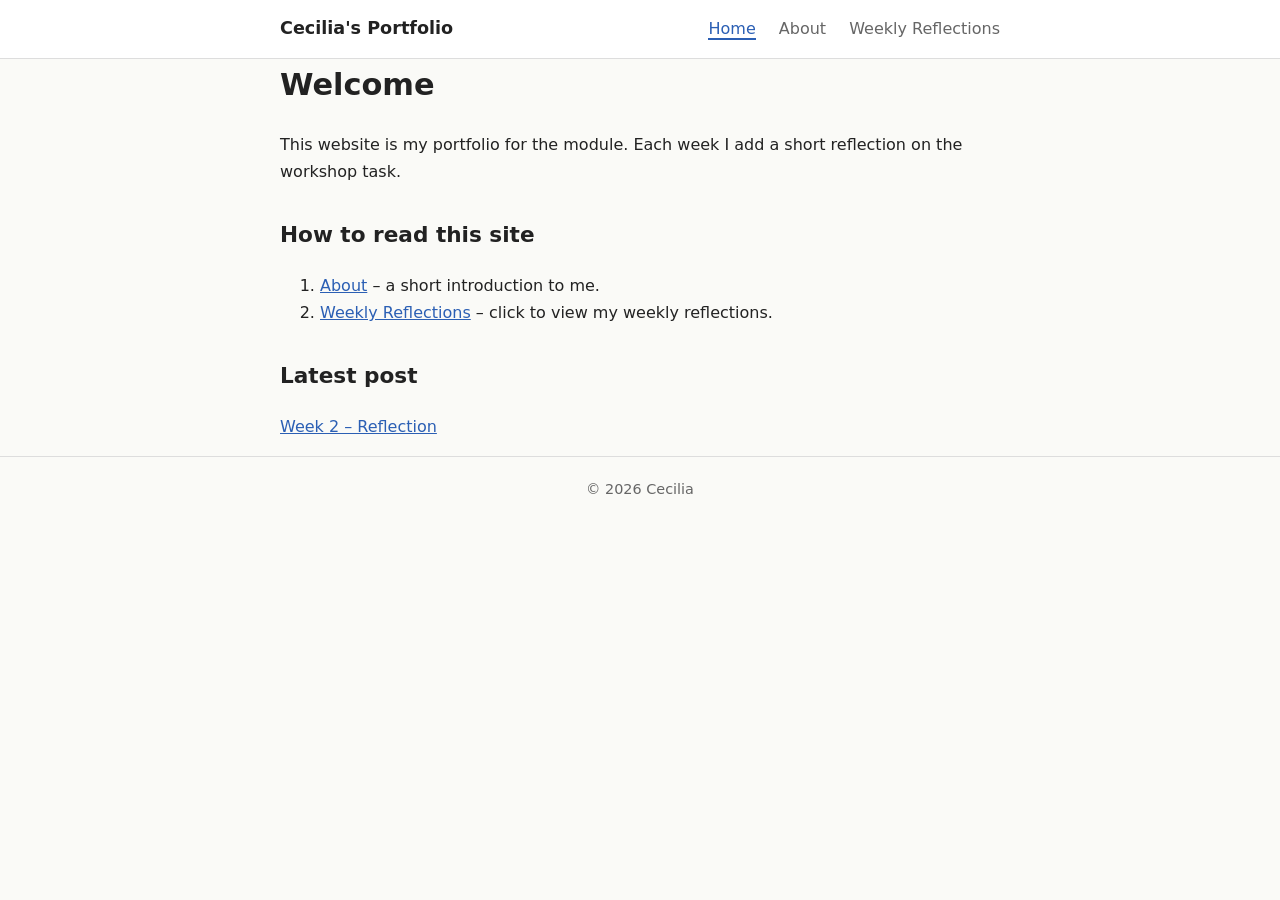
==== index.html @ ec1d2904 "Add files via upload" ====
<!DOCTYPE html>
<html lang="en">
<head>
  <meta charset="UTF-8">
  <meta name="viewport" content="width=device-width, initial-scale=1">
  <title>Cecilia's Portfolio</title>
  <link rel="stylesheet" href="style.css">
</head>
<body>
  <header>
    <div class="wrap">
      <a class="site-title" href="index.html">Cecilia's Portfolio</a>
      <nav>
        <a class="active" href="index.html">Home</a>
        <a href="about.html">About</a>
        <a href="reflections.html">Weekly Reflections</a>
      </nav>
    </div>
  </header>

  <main class="wrap">
    <h1>Welcome</h1>
    <p>
      This website is my portfolio for the module. Each week I add a short
      reflection on the workshop task.
    </p>

    <h2>How to read this site</h2>
    <ol>
      <li><a href="about.html">About</a> &ndash; a short introduction to me.</li>
      <li><a href="reflections.html">Weekly Reflections</a> &ndash; click to view my weekly reflections.</li>
    </ol>

    <h2>Latest post</h2>
    <p><a href="week-02.html">Week 2 &ndash; Reflection</a></p>
  </main>

  <footer>
    <div class="wrap">&copy; 2026 Cecilia</div>
  </footer>
</body>
</html>
---- style.css ----
/* Simple portfolio stylesheet */
:root {
  --bg: #fafaf7;
  --text: #222;
  --muted: #666;
  --accent: #2b5fb4;
  --border: #ddd;
}

* { box-sizing: border-box; }

body {
  margin: 0;
  font-family: system-ui, -apple-system, "Segoe UI", Roboto, sans-serif;
  line-height: 1.7;
  color: var(--text);
  background: var(--bg);
}

header {
  border-bottom: 1px solid var(--border);
  background: #fff;
}

.wrap {
  max-width: 760px;
  margin: 0 auto;
  padding: 0 20px;
}

header .wrap {
  display: flex;
  flex-wrap: wrap;
  align-items: center;
  justify-content: space-between;
  padding-top: 14px;
  padding-bottom: 14px;
}

.site-title {
  font-weight: 700;
  font-size: 1.1rem;
  color: var(--text);
  text-decoration: none;
}

nav a {
  margin-left: 18px;
  color: var(--muted);
  text-decoration: none;
}

nav a:hover,
nav a.active {
  color: var(--accent);
  border-bottom: 2px solid var(--accent);
}

main { padding: 30px 0 60px; }

h1 { font-size: 1.9rem; margin-top: 0; }
h2 { font-size: 1.35rem; margin-top: 2rem; }

a { color: var(--accent); }

.post-list { list-style: none; padding: 0; }
.post-list li {
  padding: 14px 0;
  border-bottom: 1px solid var(--border);
}
.post-list .date { color: var(--muted); font-size: 0.9rem; }

.meta { color: var(--muted); font-size: 0.95rem; }

img { max-width: 100%; height: auto; border: 1px solid var(--border); }

figure { margin: 1.5rem 0; }
figcaption { color: var(--muted); font-size: 0.9rem; margin-top: 6px; }

.post-nav {
  display: flex;
  justify-content: space-between;
  margin-top: 3rem;
  padding-top: 1rem;
  border-top: 1px solid var(--border);
}

footer {
  border-top: 1px solid var(--border);
  color: var(--muted);
  font-size: 0.9rem;
  padding: 20px 0;
  text-align: center;
}
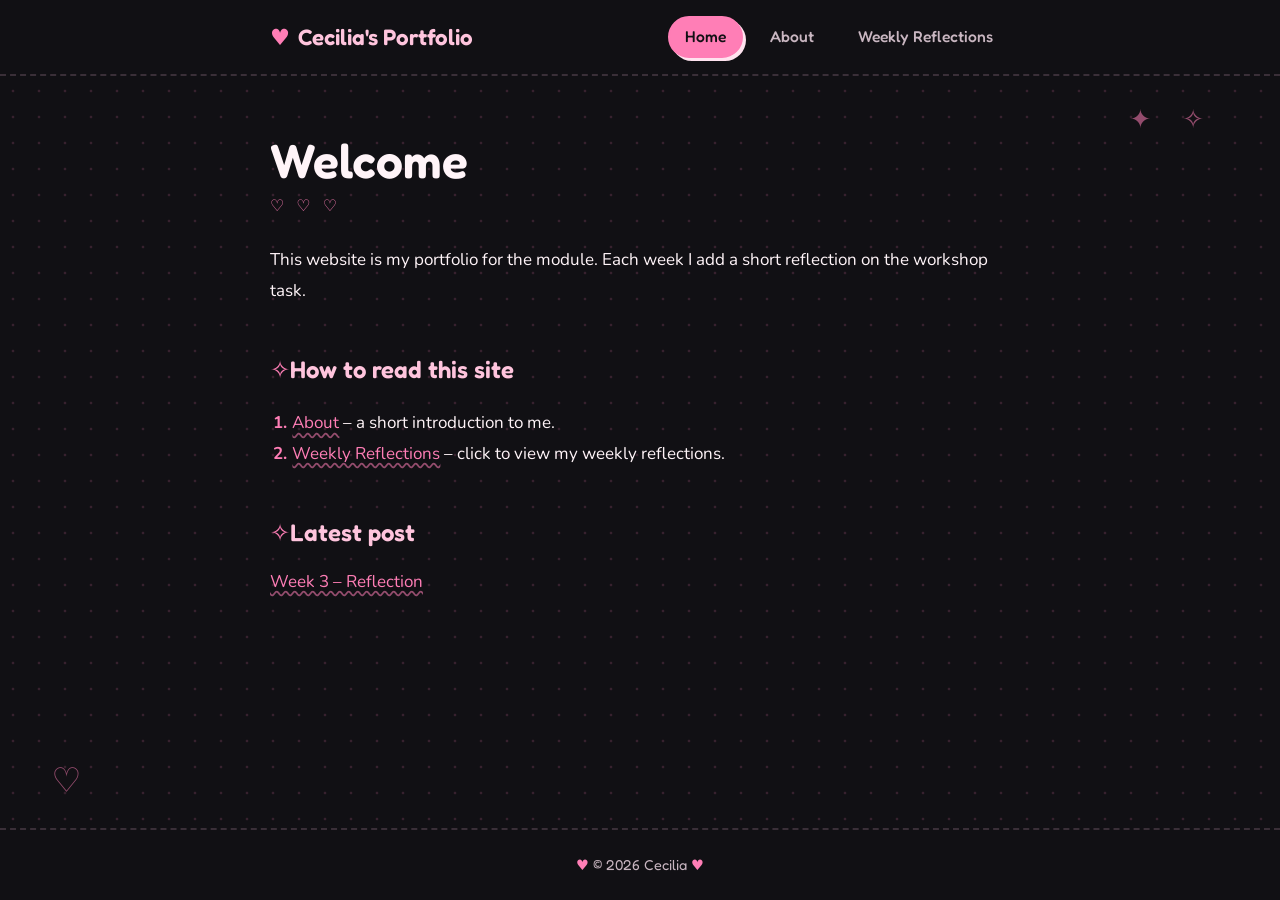
==== commit ea744b9b: "Add Week 3 task and reflection" ====
--- a/index.html
+++ b/index.html
@@ -32,7 +32,7 @@
     </ol>
 
     <h2>Latest post</h2>
-    <p><a href="week-02.html">Week 2 &ndash; Reflection</a></p>
+    <p><a href="week-03.html">Week 3 &ndash; Reflection</a></p>
   </main>
 
   <footer>
--- a/style.css
+++ b/style.css
@@ -1,29 +1,62 @@
-/* Simple portfolio stylesheet */
+/* Portfolio stylesheet: cute black and pink */
+@import url("https://fonts.googleapis.com/css2?family=Fredoka:wght@500;600&family=Nunito:wght@400;600;700&display=swap");
+
 :root {
-  --bg: #fafaf7;
-  --text: #222;
-  --muted: #666;
-  --accent: #2b5fb4;
-  --border: #ddd;
+  --bg: #111014;
+  --card: #1c1a21;
+  --text: #fff4f8;
+  --muted: #c9b6c1;
+  --pink: #ff7eb6;
+  --pink-light: #ffc4dd;
+  --pink-pale: #ffe3ef;
+  --pink-deep: #e0488c;
+  --border: #3a2f38;
+  --round: "Fredoka", "Nunito", "Varela Round", "Segoe UI", system-ui, sans-serif;
 }
 
 * { box-sizing: border-box; }
 
 body {
   margin: 0;
-  font-family: system-ui, -apple-system, "Segoe UI", Roboto, sans-serif;
-  line-height: 1.7;
+  font-family: "Nunito", "Segoe UI", system-ui, sans-serif;
+  font-size: 17px;
+  line-height: 1.8;
   color: var(--text);
+  background-color: var(--bg);
+  /* tiny pink polka dots */
+  background-image: radial-gradient(rgba(255, 126, 182, 0.16) 1.5px, transparent 1.6px);
+  background-size: 26px 26px;
+  min-height: 100vh;
+  display: flex;
+  flex-direction: column;
+}
+
+/* floating sparkles in the corners */
+body::before,
+body::after {
+  position: fixed;
+  z-index: 0;
+  color: var(--pink);
+  pointer-events: none;
+  opacity: 0.55;
+  font-family: var(--round);
+}
+body::before { content: "\2726  \2727"; top: 96px; right: 5vw; font-size: 26px; letter-spacing: 12px; }
+body::after  { content: "\2661"; bottom: 90px; left: 4vw; font-size: 34px; }
+
+::selection { background: var(--pink); color: var(--bg); }
+
+header, main, footer { position: relative; z-index: 1; }
+
+/* Header */
+header {
   background: var(--bg);
-}
-
-header {
-  border-bottom: 1px solid var(--border);
-  background: #fff;
+  border-bottom: 2px dashed var(--border);
 }
 
 .wrap {
-  max-width: 760px;
+  max-width: 780px;
+  width: 100%;
   margin: 0 auto;
   padding: 0 20px;
 }
@@ -33,62 +66,222 @@
   flex-wrap: wrap;
   align-items: center;
   justify-content: space-between;
-  padding-top: 14px;
-  padding-bottom: 14px;
+  gap: 10px;
+  padding-top: 16px;
+  padding-bottom: 16px;
 }
 
 .site-title {
-  font-weight: 700;
-  font-size: 1.1rem;
+  font-family: var(--round);
+  font-weight: 600;
+  font-size: 1.4rem;
+  color: var(--pink-light);
+  text-decoration: none;
+}
+
+.site-title::before {
+  content: "\2665";
+  display: inline-block;
+  margin-right: 8px;
+  color: var(--pink);
+  transition: transform 0.3s;
+}
+
+.site-title:hover::before { transform: scale(1.3) rotate(-12deg); }
+
+nav a {
+  display: inline-block;
+  margin-left: 6px;
+  padding: 5px 15px;
+  border: 2px solid transparent;
+  border-radius: 999px;
+  color: var(--muted);
+  text-decoration: none;
+  font-family: var(--round);
+  font-weight: 500;
+  font-size: 0.98rem;
+  transition: transform 0.2s, color 0.2s, border-color 0.2s;
+}
+
+nav a:hover { color: var(--pink-light); border-color: var(--pink); transform: translateY(-2px); }
+
+nav a.active {
+  color: var(--bg);
+  background: var(--pink);
+  border-color: var(--pink);
+  box-shadow: 3px 3px 0 var(--pink-pale);
+}
+
+/* Main */
+main { flex: 1; }
+main.wrap { padding-top: 56px; padding-bottom: 80px; }
+
+h1 {
+  font-family: var(--round);
+  font-weight: 600;
+  font-size: clamp(2.2rem, 6vw, 3rem);
+  line-height: 1.2;
+  margin: 0 0 30px;
   color: var(--text);
-  text-decoration: none;
-}
-
-nav a {
-  margin-left: 18px;
-  color: var(--muted);
-  text-decoration: none;
-}
-
-nav a:hover,
-nav a.active {
-  color: var(--accent);
-  border-bottom: 2px solid var(--accent);
-}
-
-main { padding: 30px 0 60px; }
-
-h1 { font-size: 1.9rem; margin-top: 0; }
-h2 { font-size: 1.35rem; margin-top: 2rem; }
-
-a { color: var(--accent); }
-
-.post-list { list-style: none; padding: 0; }
+}
+
+h1::after {
+  content: "\2661  \2661  \2661";
+  display: block;
+  margin-top: 6px;
+  font-size: 1rem;
+  letter-spacing: 4px;
+  color: var(--pink);
+}
+
+h2 {
+  font-family: var(--round);
+  font-weight: 600;
+  font-size: 1.5rem;
+  margin: 2.6rem 0 0.8rem;
+  color: var(--pink-light);
+}
+
+h2::before { content: "\2727 "; color: var(--pink); }
+
+p { margin: 0 0 1.25rem; }
+
+a {
+  color: var(--pink);
+  text-decoration: underline wavy rgba(255, 126, 182, 0.55);
+  text-underline-offset: 4px;
+}
+a:hover { color: var(--pink-light); }
+
+ol, ul { padding-left: 1.4rem; }
+li::marker { color: var(--pink); font-weight: 700; }
+
+/* Reflection list: cute cards */
+.post-list { list-style: none; padding: 0; display: grid; gap: 18px; }
+
 .post-list li {
-  padding: 14px 0;
-  border-bottom: 1px solid var(--border);
-}
-.post-list .date { color: var(--muted); font-size: 0.9rem; }
+  position: relative;
+  padding: 18px 22px;
+  background: var(--card);
+  border: 2px solid var(--pink);
+  border-radius: 20px;
+  box-shadow: 5px 5px 0 var(--pink-deep);
+  transition: transform 0.2s, box-shadow 0.2s;
+}
+
+.post-list li::after {
+  content: "\2726";
+  position: absolute;
+  top: 12px;
+  right: 18px;
+  color: var(--pink-light);
+}
+
+.post-list li:hover { transform: translate(-2px, -2px); box-shadow: 8px 8px 0 var(--pink-deep); }
+
+.post-list .date {
+  display: inline-block;
+  padding: 1px 12px;
+  margin-bottom: 4px;
+  border-radius: 999px;
+  background: var(--pink-pale);
+  color: var(--pink-deep);
+  font-family: var(--round);
+  font-weight: 600;
+  font-size: 0.85rem;
+}
+
+.post-list a {
+  color: var(--text);
+  text-decoration: none;
+  font-family: var(--round);
+  font-weight: 500;
+  font-size: 1.12rem;
+}
+
+.post-list a:hover { color: var(--pink-light); }
 
 .meta { color: var(--muted); font-size: 0.95rem; }
 
-img { max-width: 100%; height: auto; border: 1px solid var(--border); }
-
-figure { margin: 1.5rem 0; }
-figcaption { color: var(--muted); font-size: 0.9rem; margin-top: 6px; }
-
+/* Images: a polaroid with tape */
+img {
+  max-width: 100%;
+  height: auto;
+  display: block;
+  border-radius: 8px;
+}
+
+figure {
+  position: relative;
+  margin: 2.4rem 4px;
+  padding: 14px 14px 10px;
+  background: var(--pink-pale);
+  border-radius: 14px;
+  transform: rotate(-0.6deg);
+  box-shadow: 6px 6px 0 var(--pink-deep);
+}
+
+figure::before {
+  content: "";
+  position: absolute;
+  top: -12px;
+  left: 50%;
+  width: 110px;
+  height: 24px;
+  transform: translateX(-50%) rotate(-3deg);
+  background: rgba(255, 126, 182, 0.75);
+  border-radius: 4px;
+}
+
+figcaption {
+  color: #6b4a5b;
+  font-size: 0.9rem;
+  margin: 10px 4px 2px;
+}
+
+figcaption a { color: var(--pink-deep); }
+
+/* Previous / next links */
 .post-nav {
   display: flex;
   justify-content: space-between;
+  flex-wrap: wrap;
+  gap: 12px;
   margin-top: 3rem;
-  padding-top: 1rem;
-  border-top: 1px solid var(--border);
-}
-
+  padding-top: 1.4rem;
+  border-top: 2px dashed var(--border);
+}
+
+.post-nav a {
+  padding: 7px 18px;
+  border: 2px solid var(--pink);
+  border-radius: 999px;
+  text-decoration: none;
+  font-family: var(--round);
+  font-weight: 500;
+  transition: transform 0.2s, background 0.2s, color 0.2s;
+}
+
+.post-nav a:hover { background: var(--pink); color: var(--bg); transform: translateY(-2px); }
+
+/* Footer */
 footer {
-  border-top: 1px solid var(--border);
+  border-top: 2px dashed var(--border);
+  background: var(--bg);
   color: var(--muted);
   font-size: 0.9rem;
-  padding: 20px 0;
+  padding: 22px 0;
   text-align: center;
-}
+  font-family: var(--round);
+}
+
+footer .wrap::before { content: "\2665  "; color: var(--pink); }
+footer .wrap::after  { content: "  \2665"; color: var(--pink); }
+
+@media (max-width: 560px) {
+  header .wrap { justify-content: center; }
+  nav a { margin-left: 2px; padding: 4px 11px; }
+  main.wrap { padding-top: 36px; }
+  body::before, body::after { display: none; }
+  figure { transform: none; }
+}
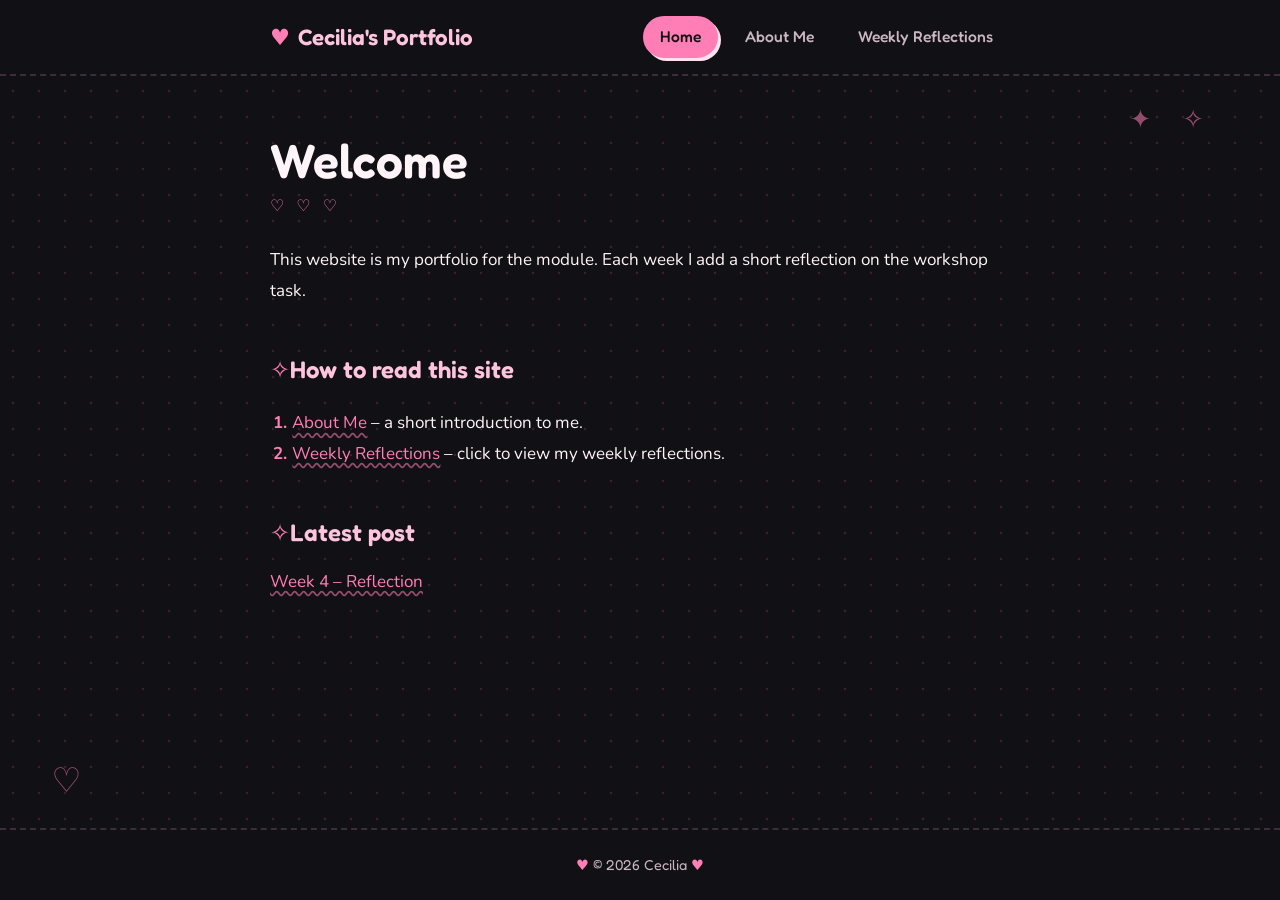
==== commit 934f39e7: "Add Week 4 and update About Me" ====
--- a/index.html
+++ b/index.html
@@ -12,7 +12,7 @@
       <a class="site-title" href="index.html">Cecilia's Portfolio</a>
       <nav>
         <a class="active" href="index.html">Home</a>
-        <a href="about.html">About</a>
+        <a href="about.html">About Me</a>
         <a href="reflections.html">Weekly Reflections</a>
       </nav>
     </div>
@@ -27,12 +27,12 @@
 
     <h2>How to read this site</h2>
     <ol>
-      <li><a href="about.html">About</a> &ndash; a short introduction to me.</li>
+      <li><a href="about.html">About Me</a> &ndash; a short introduction to me.</li>
       <li><a href="reflections.html">Weekly Reflections</a> &ndash; click to view my weekly reflections.</li>
     </ol>
 
     <h2>Latest post</h2>
-    <p><a href="week-03.html">Week 3 &ndash; Reflection</a></p>
+    <p><a href="week-04.html">Week 4 &ndash; Reflection</a></p>
   </main>
 
   <footer>
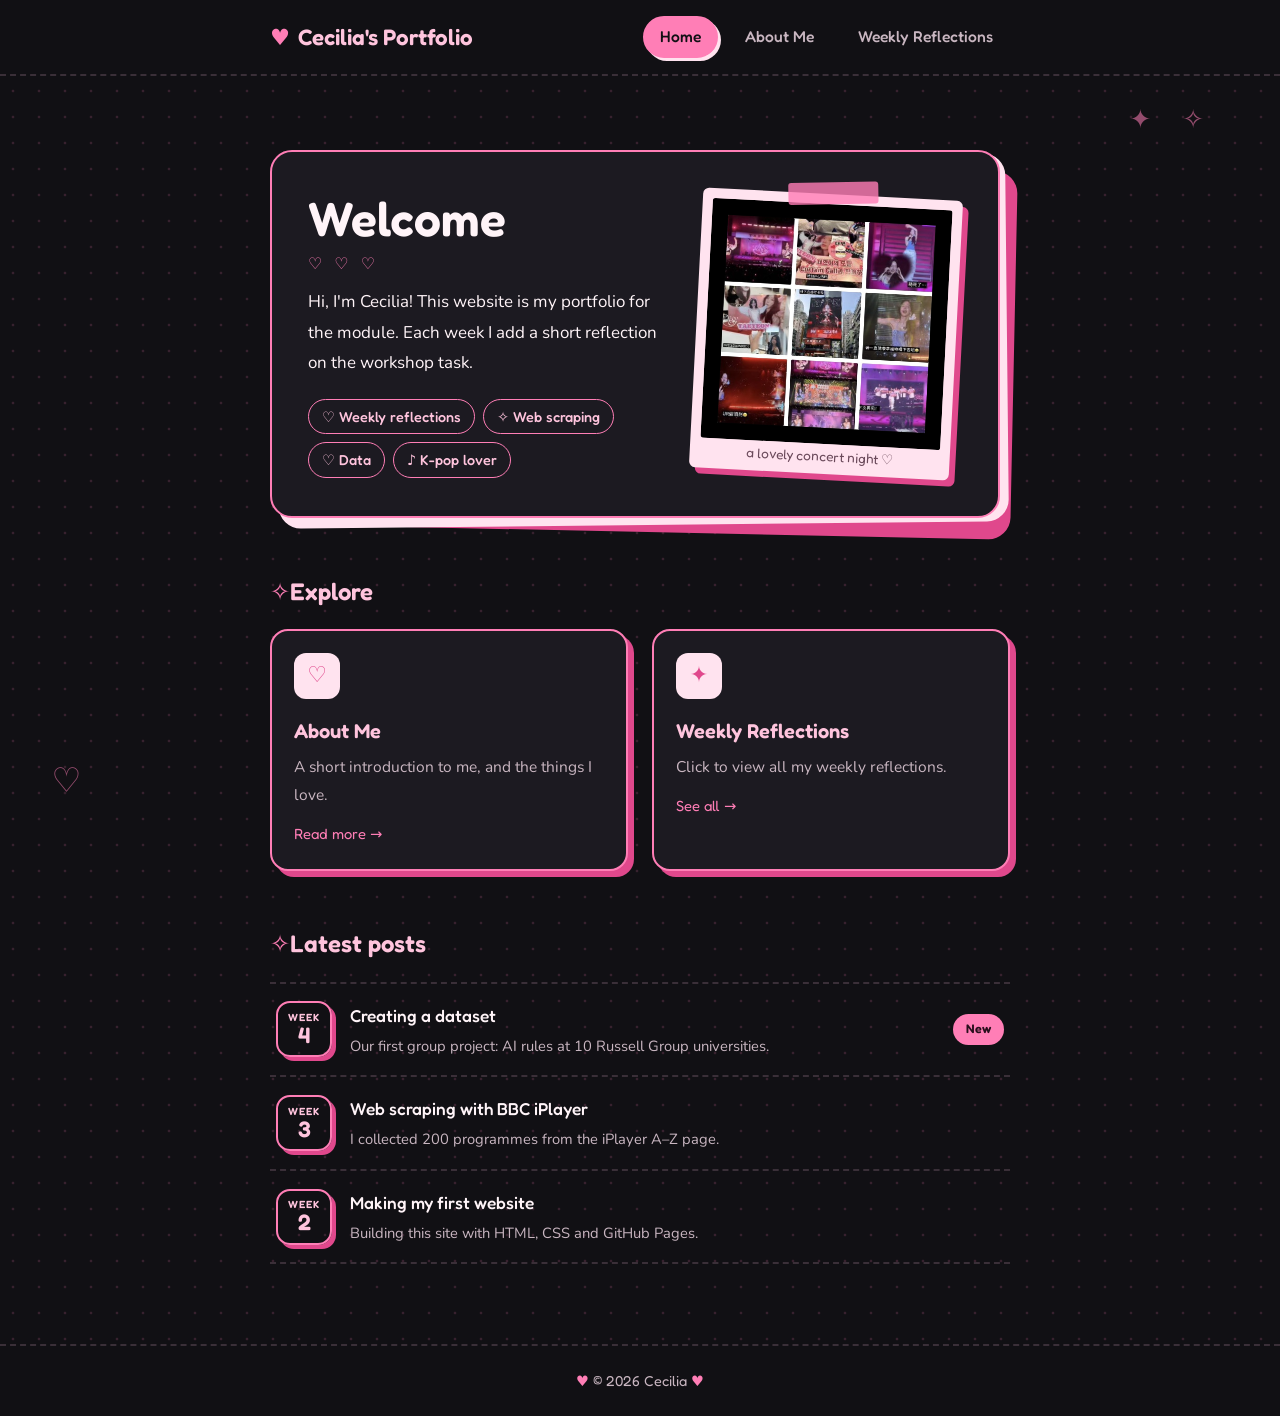
==== commit 2d6121c7: "week4" ====
--- a/index.html
+++ b/index.html
@@ -5,6 +5,101 @@
   <meta name="viewport" content="width=device-width, initial-scale=1">
   <title>Cecilia's Portfolio</title>
   <link rel="stylesheet" href="style.css">
+  <style>
+    /* ---------- Home page only: layered paper look ---------- */
+    .hero-wrap { position: relative; margin: 18px 10px 0 0; }
+    .hero-wrap::before, .hero-wrap::after {
+      content: ""; position: absolute; inset: 0; border-radius: 22px;
+    }
+    .hero-wrap::before { background: var(--pink-deep); transform: translate(14px, 14px) rotate(1.2deg); }
+    .hero-wrap::after  { background: var(--pink-pale); transform: translate(7px, 7px) rotate(-0.6deg); }
+    .hero {
+      position: relative; z-index: 1;
+      display: grid; grid-template-columns: 1.3fr 1fr; gap: 28px; align-items: center;
+      padding: 38px 36px;
+      border-radius: 22px;
+      background: var(--card);
+      border: 2px solid var(--pink);
+    }
+    .hero h1 { margin-bottom: 14px; }
+    .hero p { font-size: 1.06rem; margin: 0 0 20px; }
+    .hero .tags { display: flex; flex-wrap: wrap; gap: 8px; }
+    .hero .tag {
+      font-family: var(--round); font-weight: 500; font-size: 0.9rem;
+      padding: 4px 13px; border-radius: 999px;
+      border: 1.5px solid var(--pink); color: var(--pink-light);
+    }
+    .hero .photo {
+      position: relative; justify-self: center;
+      background: var(--pink-pale); padding: 10px 10px 30px; border-radius: 6px;
+      transform: rotate(3deg);
+      box-shadow: 6px 6px 0 var(--pink-deep);
+      max-width: 260px;
+    }
+    .hero .photo::before {
+      content: ""; position: absolute; top: -12px; left: 50%;
+      width: 90px; height: 22px; transform: translateX(-50%) rotate(-4deg);
+      background: rgba(255, 126, 182, 0.8); border-radius: 3px;
+    }
+    .hero .photo img { border: none; border-radius: 3px; aspect-ratio: 1/1; object-fit: contain; width: 100%; background: #000; padding: 16px; box-sizing: border-box; }
+    .hero .photo span {
+      position: absolute; left: 0; right: 0; bottom: 6px; text-align: center;
+      font-family: var(--round); font-size: 0.85rem; color: #6b4a5b;
+    }
+
+    .section-title { margin-top: 3.2rem; }
+
+    /* explore cards */
+    .explore { display: grid; grid-template-columns: repeat(auto-fit, minmax(240px, 1fr)); gap: 24px; margin-top: 1rem; }
+    .tile {
+      display: block; text-decoration: none; color: var(--text);
+      background: var(--card); border: 2px solid var(--pink); border-radius: 18px;
+      padding: 22px 22px 20px;
+      box-shadow: 6px 6px 0 var(--pink-deep);
+      transition: transform 0.2s, box-shadow 0.2s;
+    }
+    .tile:hover { transform: translate(-3px, -3px); box-shadow: 9px 9px 0 var(--pink-deep); color: var(--text); }
+    .tile .icon {
+      width: 46px; height: 46px; border-radius: 12px; margin-bottom: 14px;
+      display: flex; align-items: center; justify-content: center;
+      background: var(--pink-pale); color: var(--pink-deep); font-size: 22px;
+    }
+    .tile h3 { font-family: var(--round); font-weight: 600; margin: 0 0 4px; font-size: 1.25rem; color: var(--pink-light); }
+    .tile p { margin: 0; color: var(--muted); font-size: 0.97rem; }
+    .tile .go { display: inline-block; margin-top: 12px; font-family: var(--round); color: var(--pink); font-size: 0.92rem; }
+
+    /* latest posts */
+    .posts { margin-top: 1rem; border-top: 2px dashed var(--border); }
+    .post {
+      display: flex; align-items: center; gap: 18px;
+      text-decoration: none; color: var(--text);
+      padding: 16px 6px; border-bottom: 2px dashed var(--border);
+      transition: padding 0.2s;
+    }
+    .post:hover { padding-left: 14px; color: var(--text); }
+    .post .week {
+      flex: 0 0 auto; width: 56px; height: 56px; border-radius: 14px;
+      display: flex; flex-direction: column; align-items: center; justify-content: center;
+      font-family: var(--round); font-weight: 600; line-height: 1.05;
+      border: 2px solid var(--pink); color: var(--pink-light);
+      box-shadow: 4px 4px 0 var(--pink-deep);
+    }
+    .post .week small { font-size: 0.65rem; letter-spacing: 0.08em; }
+    .post .week span { font-size: 1.4rem; }
+    .post h3 { font-family: var(--round); font-weight: 500; margin: 0 0 2px; font-size: 1.08rem; }
+    .post p { margin: 0; color: var(--muted); font-size: 0.92rem; }
+    .post .new {
+      margin-left: auto; flex: 0 0 auto;
+      font-family: var(--round); font-size: 0.78rem; font-weight: 600;
+      padding: 4px 13px; border-radius: 999px; background: var(--pink); color: #2a0f1d;
+    }
+
+    @media (max-width: 640px) {
+      .hero { grid-template-columns: 1fr; padding: 30px 22px; }
+      .hero .photo { max-width: 200px; }
+      .post .new { display: none; }
+    }
+  </style>
 </head>
 <body>
   <header>
@@ -19,20 +114,68 @@
   </header>
 
   <main class="wrap">
-    <h1>Welcome</h1>
-    <p>
-      This website is my portfolio for the module. Each week I add a short
-      reflection on the workshop task.
-    </p>
+    <div class="hero-wrap">
+      <section class="hero">
+        <div>
+          <h1>Welcome</h1>
+          <p>Hi, I'm Cecilia! This website is my portfolio for the module. Each week I add a short reflection on the workshop task.</p>
+          <div class="tags">
+            <span class="tag">&#9825; Weekly reflections</span>
+            <span class="tag">&#10023; Web scraping</span>
+            <span class="tag">&#9825; Data</span>
+            <span class="tag">&#9834; K-pop lover</span>
+          </div>
+        </div>
+        <div class="photo">
+          <img src="images/home-grid.jpg" alt="Nine photos from my trip to Taeyeon's concert">
+          <span>a lovely concert night &#9825;</span>
+        </div>
+      </section>
+    </div>
 
-    <h2>How to read this site</h2>
-    <ol>
-      <li><a href="about.html">About Me</a> &ndash; a short introduction to me.</li>
-      <li><a href="reflections.html">Weekly Reflections</a> &ndash; click to view my weekly reflections.</li>
-    </ol>
+    <h2 class="section-title">Explore</h2>
+    <div class="explore">
+      <a class="tile" href="about.html">
+        <div class="icon">&#9825;</div>
+        <h3>About Me</h3>
+        <p>A short introduction to me, and the things I love.</p>
+        <span class="go">Read more &rarr;</span>
+      </a>
+      <a class="tile" href="reflections.html">
+        <div class="icon">&#10022;</div>
+        <h3>Weekly Reflections</h3>
+        <p>Click to view all my weekly reflections.</p>
+        <span class="go">See all &rarr;</span>
+      </a>
+    </div>
+      </a>
+    </div>
 
-    <h2>Latest post</h2>
-    <p><a href="week-04.html">Week 4 &ndash; Reflection</a></p>
+    <h2 class="section-title">Latest posts</h2>
+    <div class="posts">
+      <a class="post" href="week-04.html">
+        <div class="week"><small>WEEK</small><span>4</span></div>
+        <div>
+          <h3>Creating a dataset</h3>
+          <p>Our first group project: AI rules at 10 Russell Group universities.</p>
+        </div>
+        <span class="new">New</span>
+      </a>
+      <a class="post" href="week-03.html">
+        <div class="week"><small>WEEK</small><span>3</span></div>
+        <div>
+          <h3>Web scraping with BBC iPlayer</h3>
+          <p>I collected 200 programmes from the iPlayer A&ndash;Z page.</p>
+        </div>
+      </a>
+      <a class="post" href="week-02.html">
+        <div class="week"><small>WEEK</small><span>2</span></div>
+        <div>
+          <h3>Making my first website</h3>
+          <p>Building this site with HTML, CSS and GitHub Pages.</p>
+        </div>
+      </a>
+    </div>
   </main>
 
   <footer>
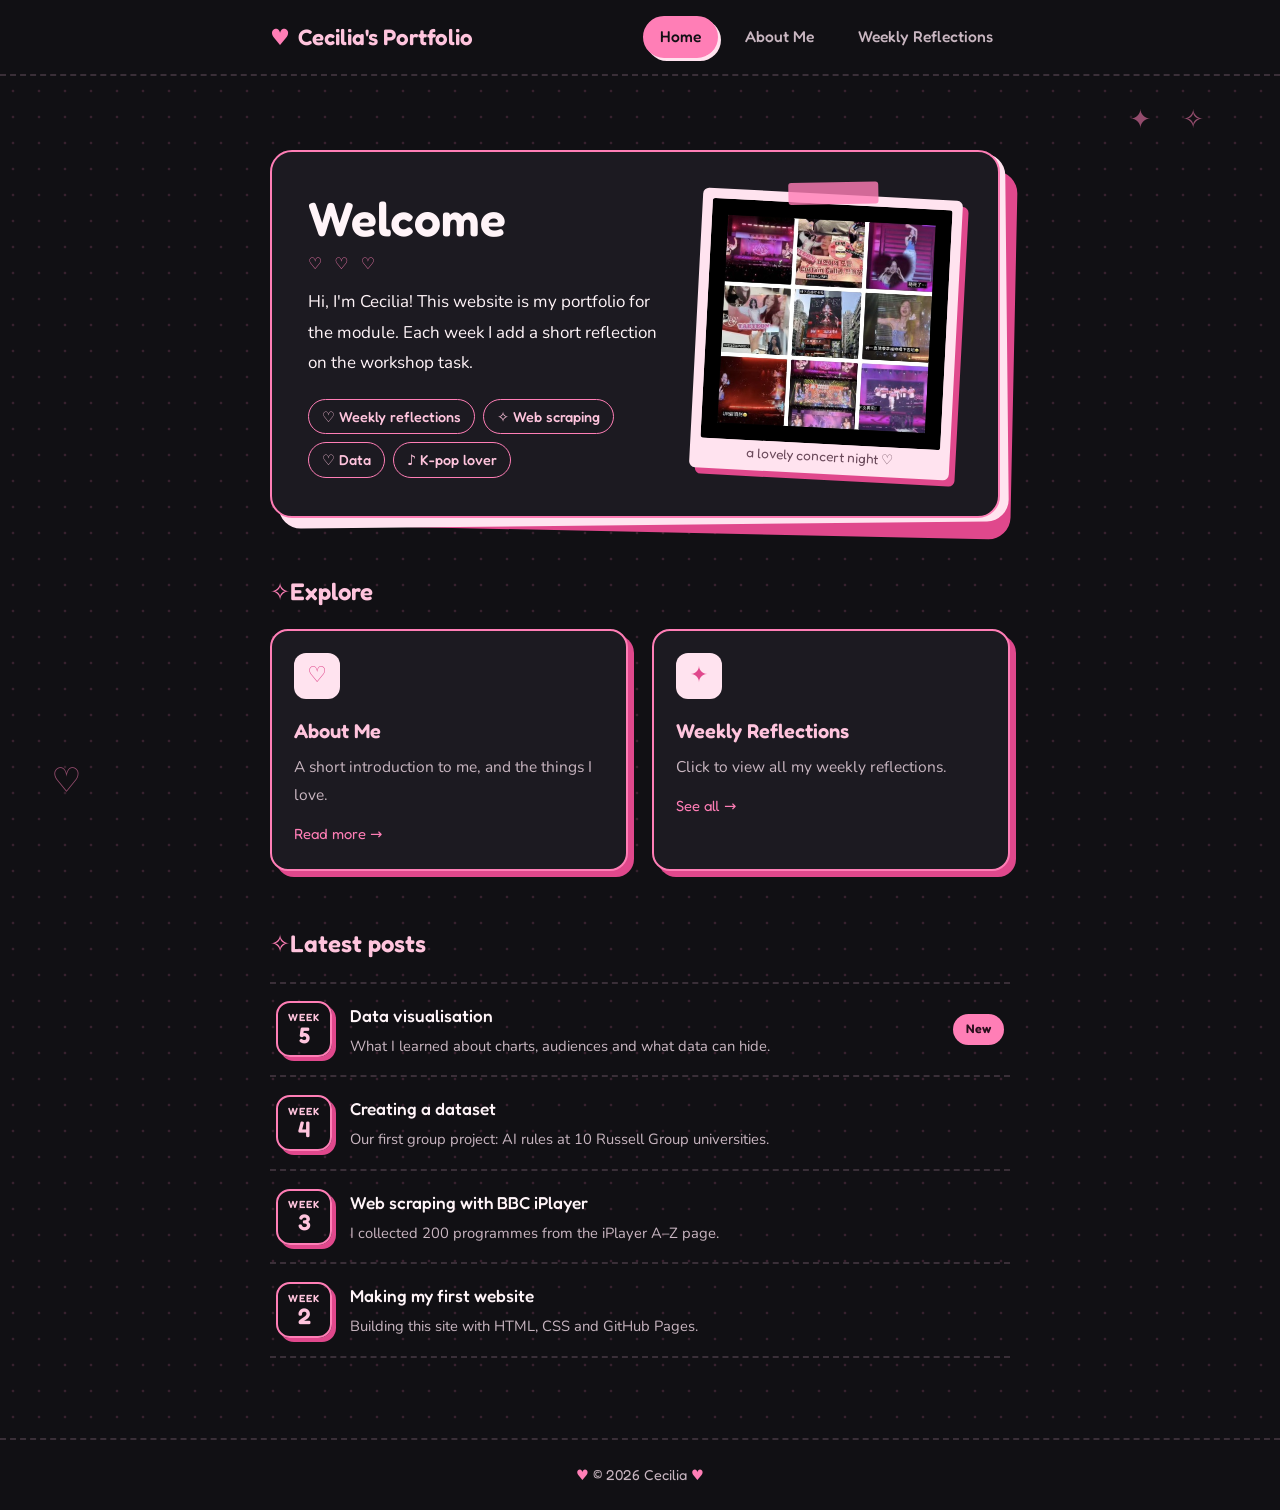
==== commit be40a0a6: "Add files via upload" ====
--- a/index.html
+++ b/index.html
@@ -153,13 +153,20 @@
 
     <h2 class="section-title">Latest posts</h2>
     <div class="posts">
+      <a class="post" href="week-05.html">
+        <div class="week"><small>WEEK</small><span>5</span></div>
+        <div>
+          <h3>Data visualisation</h3>
+          <p>What I learned about charts, audiences and what data can hide.</p>
+        </div>
+        <span class="new">New</span>
+      </a>
       <a class="post" href="week-04.html">
         <div class="week"><small>WEEK</small><span>4</span></div>
         <div>
           <h3>Creating a dataset</h3>
           <p>Our first group project: AI rules at 10 Russell Group universities.</p>
         </div>
-        <span class="new">New</span>
       </a>
       <a class="post" href="week-03.html">
         <div class="week"><small>WEEK</small><span>3</span></div>
